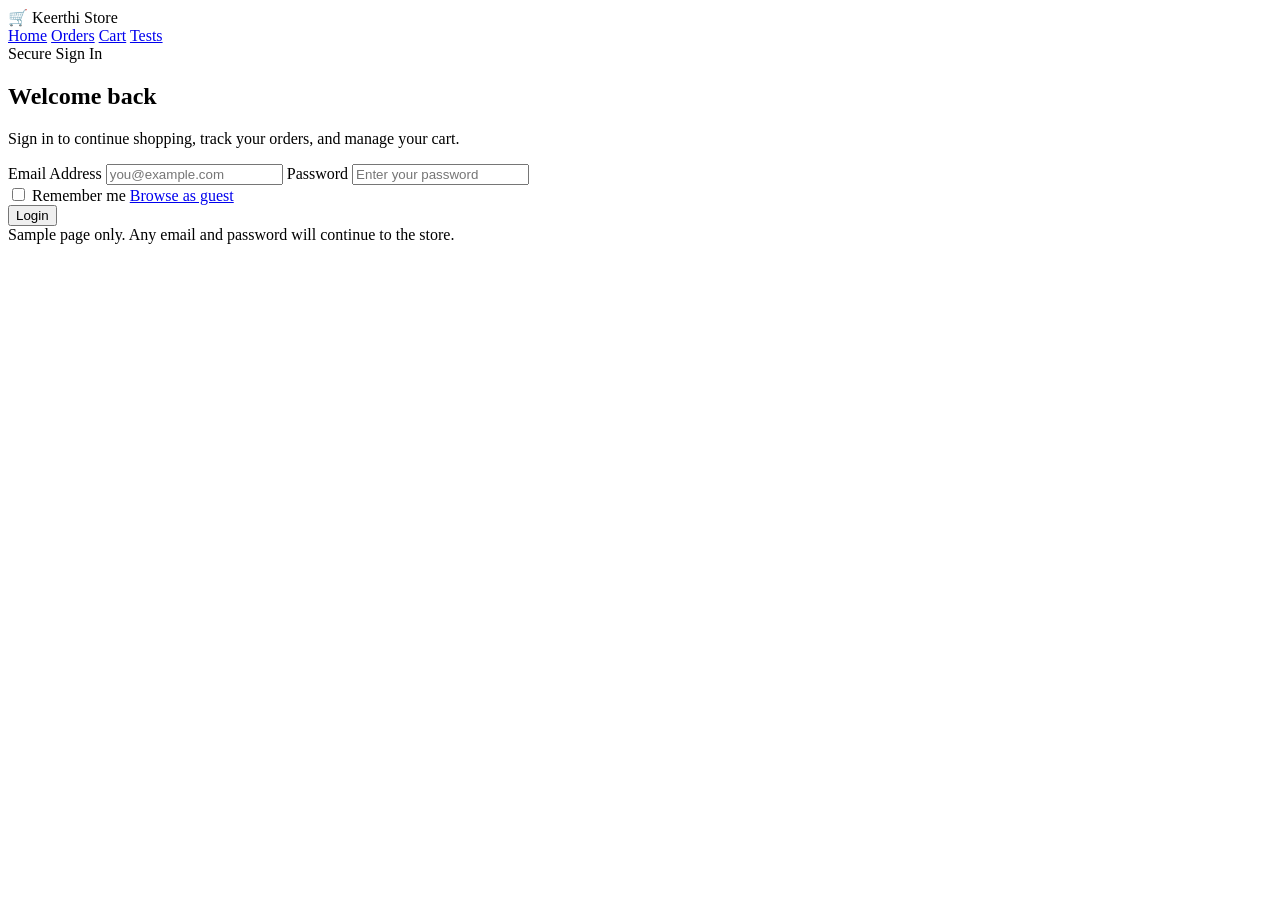
==== frontend/login.html @ f7f2662a "Initial clean commit" ====
<!DOCTYPE html>
<html>
<head>
    <meta charset="UTF-8">
    <meta name="viewport" content="width=device-width, initial-scale=1.0">
    <title>Keerthi Store - Login</title>

    <link rel="stylesheet" href="style.css">
</head>

<body class="auth-page">

<header class="navbar">
    <div class="logo">🛒 Keerthi Store</div>

    <div class="nav-links">
        <a href="index.html">Home</a>
        <a href="orders.html">Orders</a>
        <a href="cart.html">Cart</a>
        <a href="website.test.html">Tests</a>
    </div>
</header>

<main class="auth-wrap">
    <section class="auth-card">
        <div class="auth-badge">Secure Sign In</div>
        <h1>Welcome back</h1>
        <p>Sign in to continue shopping, track your orders, and manage your cart.</p>

        <div id="loginMessage" class="auth-message"></div>

        <form class="auth-form" onsubmit="return handleLogin(event)">
            <label>
                Email Address
                <input id="loginEmail" type="email" placeholder="you@example.com" autocomplete="email" required>
            </label>

            <label>
                Password
                <input id="loginPassword" type="password" placeholder="Enter your password" autocomplete="current-password" required>
            </label>

            <div class="auth-row">
                <label class="auth-check">
                    <input type="checkbox">
                    Remember me
                </label>
                <a href="index.html">Browse as guest</a>
            </div>

            <button type="submit">Login</button>
        </form>

        <div class="auth-hint">
            Sample page only. Any email and password will continue to the store.
        </div>
    </section>
</main>

<script src="script.js"></script>

</body>
</html>
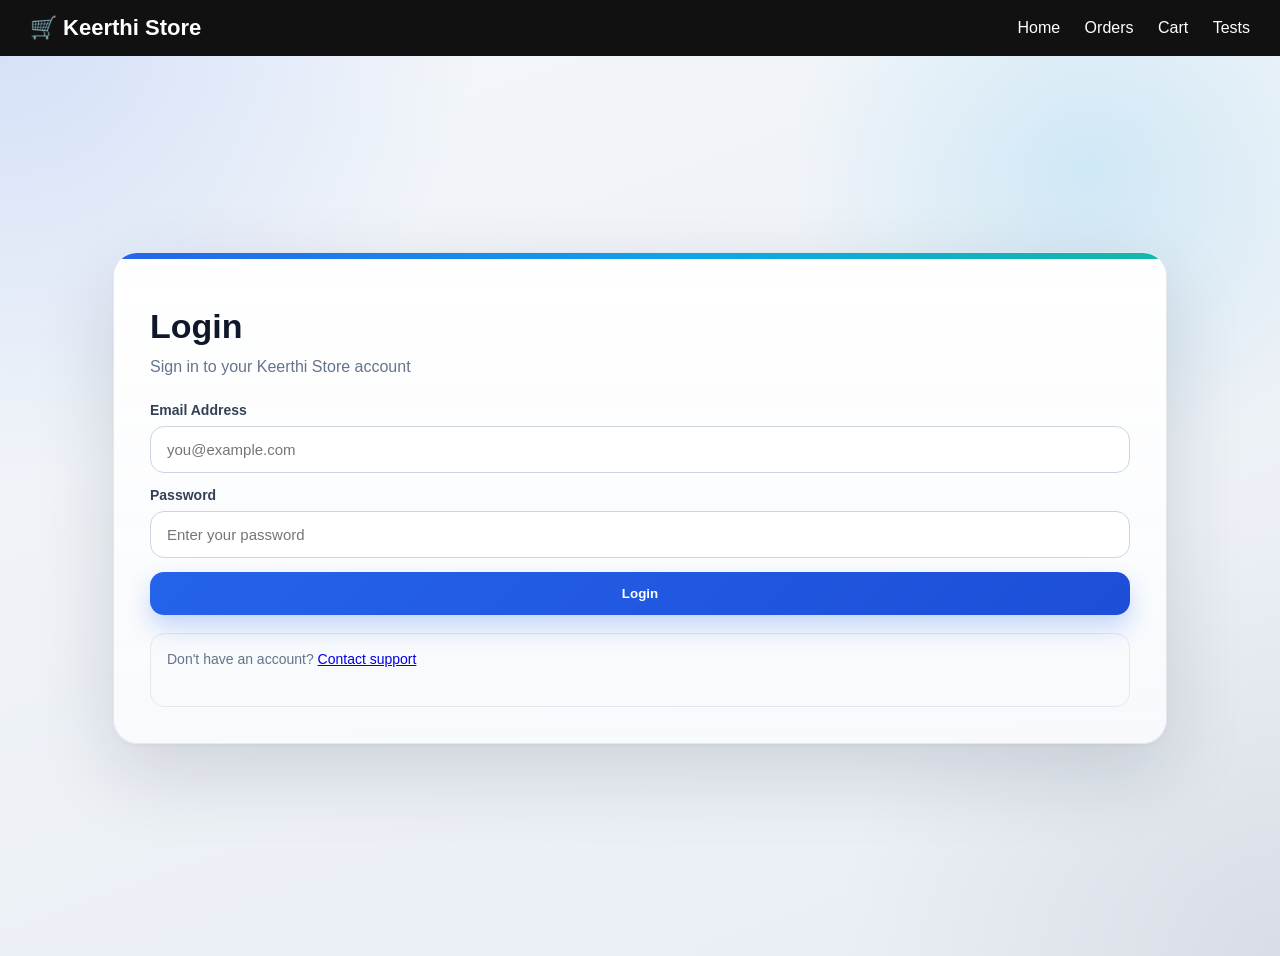
==== commit 9f457499: "Add authentication, cart updates, frontend pages and terraform changes" ====
--- a/frontend/login.html
+++ b/frontend/login.html
@@ -5,7 +5,7 @@
     <meta name="viewport" content="width=device-width, initial-scale=1.0">
     <title>Keerthi Store - Login</title>
 
-    <link rel="stylesheet" href="style.css">
+    <link rel="stylesheet" href="css/style.css">
 </head>
 
 <body class="auth-page">
@@ -23,9 +23,8 @@
 
 <main class="auth-wrap">
     <section class="auth-card">
-        <div class="auth-badge">Secure Sign In</div>
-        <h1>Welcome back</h1>
-        <p>Sign in to continue shopping, track your orders, and manage your cart.</p>
+        <h1>Login</h1>
+        <p>Sign in to your Keerthi Store account</p>
 
         <div id="loginMessage" class="auth-message"></div>
 
@@ -40,24 +39,16 @@
                 <input id="loginPassword" type="password" placeholder="Enter your password" autocomplete="current-password" required>
             </label>
 
-            <div class="auth-row">
-                <label class="auth-check">
-                    <input type="checkbox">
-                    Remember me
-                </label>
-                <a href="index.html">Browse as guest</a>
-            </div>
-
             <button type="submit">Login</button>
         </form>
 
         <div class="auth-hint">
-            Sample page only. Any email and password will continue to the store.
+            <p>Don't have an account? <a href="index.html">Contact support</a></p>
         </div>
     </section>
 </main>
 
-<script src="script.js"></script>
+<script src="js/script.js"></script>
 
 </body>
 </html>
--- a/frontend/css/style.css
+++ b/frontend/css/style.css
@@ -0,0 +1,466 @@
+body {
+    margin: 0;
+    font-family: 'Segoe UI', sans-serif;
+    background: #f5f7fb;
+}
+
+body.auth-page {
+    min-height: 100vh;
+    background:
+    radial-gradient(circle at top left, rgba(37, 99, 235, 0.16), transparent 30%),
+    radial-gradient(circle at 85% 18%, rgba(14, 165, 233, 0.14), transparent 22%),
+    radial-gradient(circle at bottom right, rgba(15, 23, 42, 0.08), transparent 28%),
+    linear-gradient(160deg, #f4f7fb 0%, #eef2f7 50%, #e9eef5 100%);
+}
+
+/* NAVBAR */
+.navbar {
+    display: flex;
+    justify-content: space-between;
+    align-items: center;
+    padding: 15px 30px;
+    background: #111;
+    color: white;
+}
+
+.logo {
+    font-size: 22px;
+    font-weight: bold;
+}
+
+.search {
+    width: 40%;
+    padding: 10px;
+    border-radius: 5px;
+    border: none;
+}
+
+.nav-links a {
+    margin-left: 20px;
+    cursor: pointer;
+    color: white;
+    text-decoration: none;
+}
+
+.nav-links .login-link {
+    background: rgba(255, 255, 255, 0.12);
+    border: 1px solid rgba(255, 255, 255, 0.2);
+    padding: 8px 14px;
+    border-radius: 999px;
+}
+
+/* HERO */
+.hero {
+    height: 350px;
+    background: linear-gradient(rgba(0,0,0,0.4),rgba(0,0,0,0.4)),
+    url('https://images.unsplash.com/photo-1521335629791-ce4aec67dd53');
+    background-size: cover;
+    background-position: center;
+    display: flex;
+    justify-content: center;
+    align-items: center;
+    color: white;
+    text-align: center;
+}
+
+.hero h1 {
+    font-size: 32px;
+}
+
+/* CONTAINER */
+.container {
+    padding: 30px;
+    max-width: 1200px;
+    margin: 0 auto;
+}
+
+.container h2 {
+    color: #333;
+    border-bottom: 2px solid #007bff;
+    padding-bottom: 10px;
+    margin-bottom: 20px;
+}
+
+/* ADD BOX */
+.add-box {
+    display: flex;
+    gap: 10px;
+    flex-wrap: wrap;
+}
+
+.add-box input {
+    padding: 10px;
+    border-radius: 5px;
+    border: 1px solid #ccc;
+    flex: 1;
+    min-width: 180px;
+}
+
+.add-box button {
+    background: #28a745;
+    padding: 10px 20px;
+}
+
+.add-box button:hover {
+    background: #218838;
+}
+
+/* GRID */
+.products {
+    display: grid;
+    grid-template-columns: repeat(auto-fill,minmax(250px,1fr));
+    gap: 20px;
+}
+
+/* CARD */
+.card {
+    background: white;
+    padding: 15px;
+    border-radius: 10px;
+    text-align: center;
+    box-shadow: 0 5px 15px rgba(0,0,0,0.1);
+    transition: 0.3s;
+    display: flex;
+    flex-direction: column;
+}
+
+.card:hover {
+    transform: translateY(-5px);
+    box-shadow: 0 8px 20px rgba(0,0,0,0.15);
+}
+
+.card img {
+    width: 100%;
+    height: 200px;
+    object-fit: cover;
+    border-radius: 8px;
+    margin-bottom: 10px;
+}
+
+.card h3 {
+    margin: 10px 0 5px;
+    font-size: 18px;
+    color: #333;
+}
+
+.card p {
+    margin: 5px 0;
+    color: #666;
+}
+
+.card button {
+    margin-top: 10px;
+    width: 100%;
+}
+
+/* BUTTON */
+button {
+    padding: 10px;
+    border: none;
+    background: #007bff;
+    color: white;
+    border-radius: 5px;
+    cursor: pointer;
+}
+
+button:hover {
+    background: #0056b3;
+}
+
+.delete-btn {
+    background: #dc3545;
+}
+
+.delete-btn:hover {
+    background: #c82333;
+}
+
+.order-actions {
+    margin-top: 24px;
+    display: flex;
+    justify-content: flex-end;
+}
+
+.order-btn {
+    background: #28a745;
+    min-width: 180px;
+    font-weight: 600;
+}
+
+.order-btn:hover {
+    background: #218838;
+}
+
+#orders.products {
+    grid-template-columns: repeat(auto-fill,minmax(330px,1fr));
+    align-items: start;
+}
+
+.order-card {
+    text-align: left;
+    gap: 10px;
+}
+
+.order-card h3 {
+    margin: 0;
+}
+
+.order-header {
+    display: flex;
+    justify-content: space-between;
+    align-items: center;
+    gap: 12px;
+}
+
+.order-status {
+    background: #e8f5e9;
+    color: #1b5e20;
+    border: 1px solid #a5d6a7;
+    border-radius: 999px;
+    padding: 4px 10px;
+    font-size: 12px;
+    font-weight: 700;
+    letter-spacing: 0.4px;
+}
+
+.order-id-text {
+    margin: 0;
+    color: #4b5563;
+    font-size: 14px;
+    font-weight: 600;
+    word-break: break-all;
+}
+
+.order-meta {
+    border-top: 1px solid #e5e7eb;
+    border-bottom: 1px solid #e5e7eb;
+    padding: 8px 0;
+}
+
+.order-meta p {
+    margin: 6px 0;
+}
+
+.order-items {
+    display: flex;
+    flex-direction: column;
+    gap: 8px;
+}
+
+.order-item-row {
+    display: grid;
+    grid-template-columns: 1fr auto auto;
+    gap: 10px;
+    align-items: center;
+    background: #f9fafb;
+    border: 1px solid #edf1f5;
+    border-radius: 8px;
+    padding: 8px 10px;
+}
+
+.order-item-name {
+    font-weight: 600;
+    color: #1f2937;
+}
+
+.order-item-qty {
+    color: #4b5563;
+    font-size: 14px;
+}
+
+.order-item-price {
+    font-weight: 700;
+    color: #111827;
+}
+
+/* AUTH PAGE */
+.auth-wrap {
+    min-height: calc(100vh - 80px);
+    display: flex;
+    align-items: center;
+    justify-content: center;
+    padding: 32px 20px 48px;
+}
+
+.auth-card {
+    width: min(100%, 980px);
+    background: linear-gradient(180deg, rgba(255, 255, 255, 0.98) 0%, rgba(248, 250, 252, 0.95) 100%);
+    border: 1px solid rgba(148, 163, 184, 0.24);
+    border-radius: 24px;
+    box-shadow: 0 28px 80px rgba(15, 23, 42, 0.14), 0 2px 4px rgba(15, 23, 42, 0.04);
+    padding: 36px;
+    backdrop-filter: blur(14px);
+    position: relative;
+    overflow: hidden;
+}
+
+.auth-card::before {
+    content: "";
+    position: absolute;
+    inset: 0 0 auto 0;
+    height: 6px;
+    background: linear-gradient(90deg, #2563eb 0%, #0ea5e9 55%, #14b8a6 100%);
+}
+
+.auth-badge {
+    display: inline-flex;
+    align-items: center;
+    gap: 8px;
+    padding: 8px 12px;
+    border-radius: 999px;
+    background: #eaf2ff;
+    color: #1d4ed8;
+    font-size: 13px;
+    font-weight: 700;
+    letter-spacing: 0.3px;
+}
+
+.auth-card h1 {
+    margin: 18px 0 8px;
+    font-size: 34px;
+    color: #0f172a;
+}
+
+.auth-card p {
+    margin: 0 0 22px;
+    color: #64748b;
+    line-height: 1.6;
+}
+
+.auth-grid {
+    display: grid;
+    grid-template-columns: repeat(2, minmax(0, 1fr));
+    gap: 20px;
+}
+
+.auth-panel {
+    border: 1px solid #e2e8f0;
+    border-radius: 20px;
+    padding: 22px;
+    background: rgba(255, 255, 255, 0.82);
+}
+
+.auth-panel h2 {
+    margin: 0 0 6px;
+    font-size: 20px;
+    color: #0f172a;
+}
+
+.auth-panel p {
+    margin-bottom: 16px;
+}
+
+.auth-panel-soft {
+    background: linear-gradient(180deg, rgba(239, 246, 255, 0.92) 0%, rgba(255, 255, 255, 0.9) 100%);
+}
+
+.auth-form {
+    display: grid;
+    gap: 14px;
+}
+
+.auth-form label {
+    display: grid;
+    gap: 8px;
+    color: #334155;
+    font-size: 14px;
+    font-weight: 600;
+}
+
+.auth-form input {
+    width: 100%;
+    box-sizing: border-box;
+    padding: 14px 16px;
+    border-radius: 14px;
+    border: 1px solid #cbd5e1;
+    background: #ffffff;
+    font-size: 15px;
+    color: #0f172a;
+    transition: border-color 0.2s ease, box-shadow 0.2s ease, transform 0.2s ease;
+}
+
+.auth-form input:focus {
+    outline: none;
+    border-color: #2563eb;
+    box-shadow: 0 0 0 4px rgba(37, 99, 235, 0.12);
+    transform: translateY(-1px);
+}
+
+.auth-row {
+    display: flex;
+    justify-content: space-between;
+    align-items: center;
+    gap: 12px;
+    font-size: 14px;
+    color: #475569;
+}
+
+.auth-row a {
+    color: #1d4ed8;
+    text-decoration: none;
+    font-weight: 600;
+}
+
+.auth-check {
+    display: inline-flex;
+    align-items: center;
+    gap: 8px;
+    font-weight: 500;
+}
+
+.auth-check input {
+    width: 16px;
+    height: 16px;
+    margin: 0;
+    accent-color: #2563eb;
+}
+
+.auth-message {
+    display: none;
+    padding: 12px 14px;
+    border-radius: 12px;
+    background: #eff6ff;
+    color: #1e3a8a;
+    border: 1px solid #bfdbfe;
+    font-size: 14px;
+}
+
+.auth-message-alt {
+    background: #f0fdf4;
+    color: #14532d;
+    border-color: #bbf7d0;
+    margin-top: 12px;
+}
+
+.auth-form button {
+    width: 100%;
+    padding: 14px 16px;
+    border-radius: 14px;
+    font-weight: 700;
+    background: linear-gradient(135deg, #2563eb 0%, #1d4ed8 100%);
+    box-shadow: 0 12px 24px rgba(37, 99, 235, 0.25);
+}
+
+.auth-form button:hover {
+    background: linear-gradient(135deg, #1d4ed8 0%, #1e40af 100%);
+}
+
+.auth-hint {
+    margin-top: 18px;
+    padding: 14px 16px;
+    border-radius: 14px;
+    background: #f8fafc;
+    color: #475569;
+    font-size: 14px;
+    border: 1px solid #e2e8f0;
+}
+
+@media (max-width: 860px) {
+    .auth-grid {
+        grid-template-columns: 1fr;
+    }
+
+    .auth-card h1 {
+        font-size: 28px;
+    }
+}
